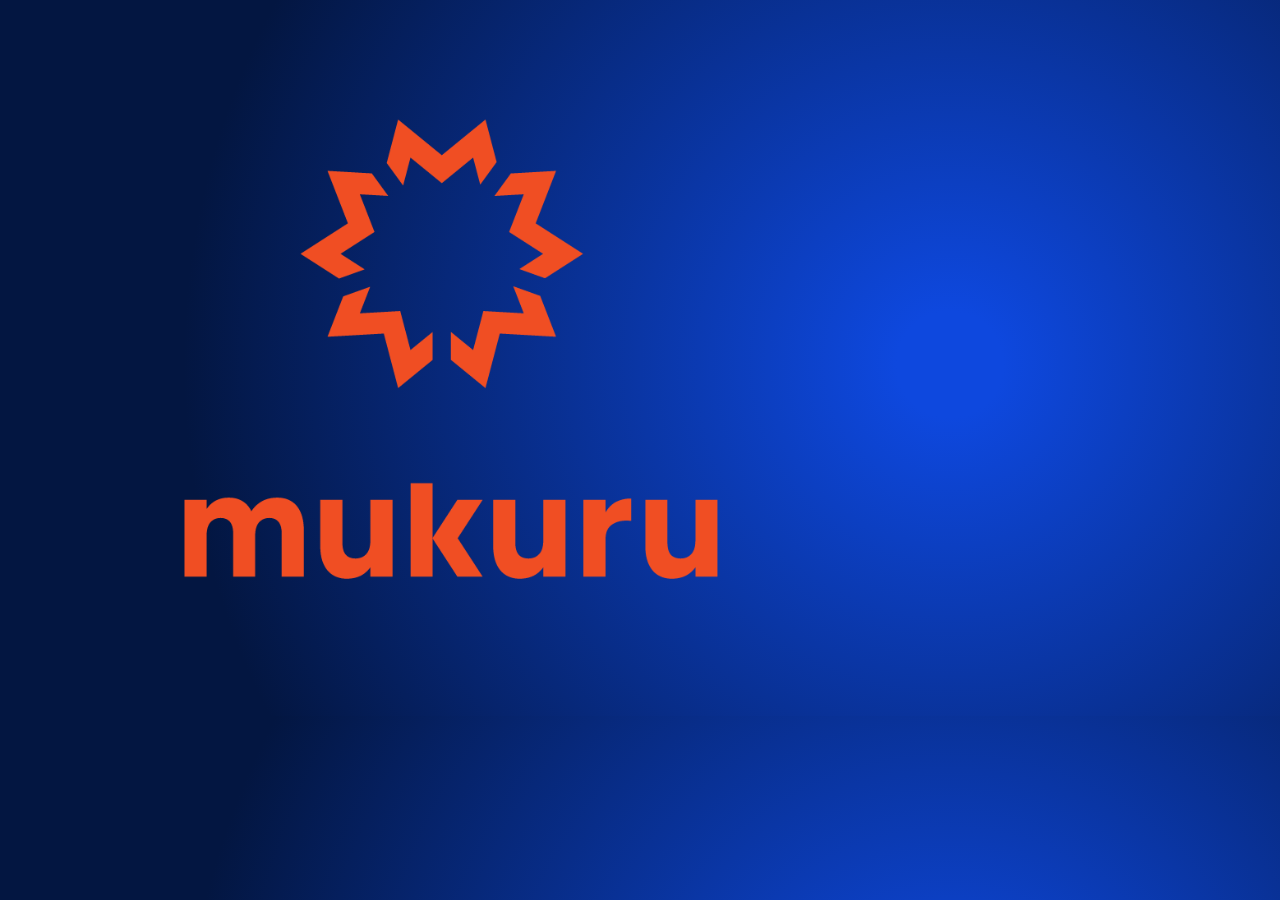
==== index.html @ 27e12ced "blinking" ====
<!DOCTYPE html>
<html lang="en">
<head>
    <meta charset="UTF-8">
    <meta name="viewport" content="width=device-width, initial-scale=1.0">
    <title>SheHacks Hackathon</title>
    <link rel="stylesheet" href="style.css">
</head>
<body>
    <img src="mukuru.png" alt='blinking!' id='blinking_image'>
    
</body>
</html>
---- style.css ----
body {
    /* background: linear-gradient(112.6deg, rgb(56, 24, 40) -10.7%, rgb(23, 148, 185) 100.2%);; */
    /* background: linear-gradient(171.8deg, rgb(5, 111, 146) 13.5%, rgb(6, 57, 84) 78.6%); */
    /* background: linear-gradient(to top, #1e3c72 0%, #1e3c72 1%, #2a5298 100%); */
    background: radial-gradient(circle at 74.2% 50.9%, rgb(14, 72, 222) 5.2%, rgb(3, 22, 65) 75.3%);
    /* background: linear-gradient(181deg, rgb(2, 0, 97) 15%, rgb(97, 149, 219) 158.5%); */
}
/* Add this CSS to your existing style.css file */

@keyframes flash {

    0%,
    100% {
        opacity: 1;
    }

    50% {
        opacity: 0;
    }
}

#blinking_image {
    animation: flash 1s infinite;
}
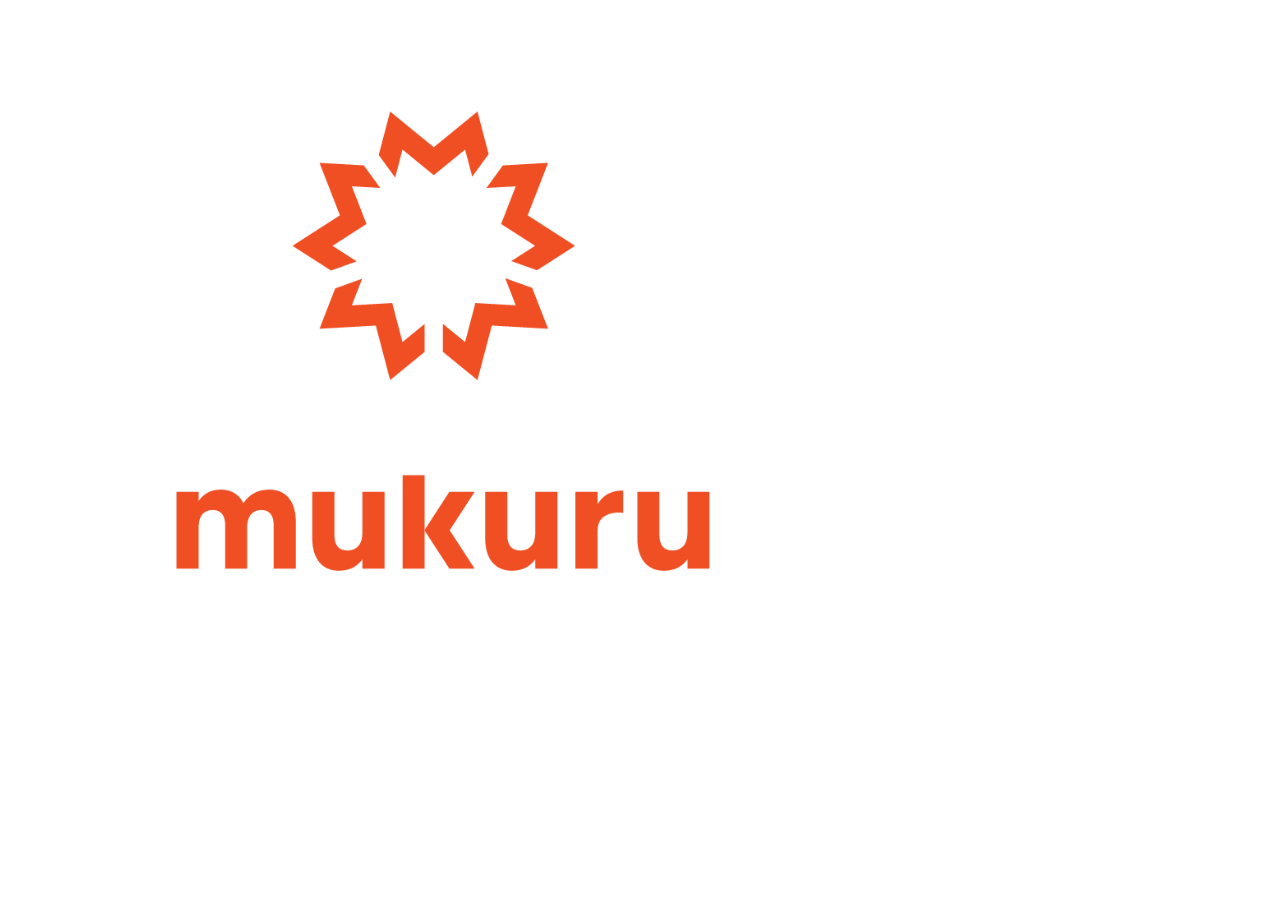
==== commit be93d217: "Add files via upload" ====
--- a/index.html
+++ b/index.html
@@ -7,7 +7,10 @@
     <link rel="stylesheet" href="style.css">
 </head>
 <body>
+    <video autoplay muted loop id="background_video">
+        <source src="istockphoto-1479538228-640_adpp_is.mp4" type="video/mp4">
+        Your browser does not support the video tag.
+    </video>
     <img src="mukuru.png" alt='blinking!' id='blinking_image'>
-    
 </body>
-</html>+</html>
--- a/style.css
+++ b/style.css
@@ -1,24 +1,35 @@
-body {
-    /* background: linear-gradient(112.6deg, rgb(56, 24, 40) -10.7%, rgb(23, 148, 185) 100.2%);; */
-    /* background: linear-gradient(171.8deg, rgb(5, 111, 146) 13.5%, rgb(6, 57, 84) 78.6%); */
-    /* background: linear-gradient(to top, #1e3c72 0%, #1e3c72 1%, #2a5298 100%); */
-    background: radial-gradient(circle at 74.2% 50.9%, rgb(14, 72, 222) 5.2%, rgb(3, 22, 65) 75.3%);
-    /* background: linear-gradient(181deg, rgb(2, 0, 97) 15%, rgb(97, 149, 219) 158.5%); */
+body, html {
+    margin: 0;
+    padding: 0;
+    height: 100%;
+    overflow: hidden;
 }
-/* Add this CSS to your existing style.css file */
+
+#background_video {
+    position: fixed;
+    top: 50%;
+    left: 50%;
+    min-width: 100%;
+    min-height: 100%;
+    width: auto;
+    height: auto;
+    z-index: -1;
+    transform: translate(-50%, -50%);
+    background: no-repeat;
+    background-size: cover;
+}
+
+#blinking_image {
+    animation: flash 1s infinite;
+    position: relative;
+    z-index: 1; /* Ensure it's on top of the video */
+}
 
 @keyframes flash {
-
-    0%,
-    100% {
+    0%, 100% {
         opacity: 1;
     }
-
     50% {
         opacity: 0;
     }
 }
-
-#blinking_image {
-    animation: flash 1s infinite;
-}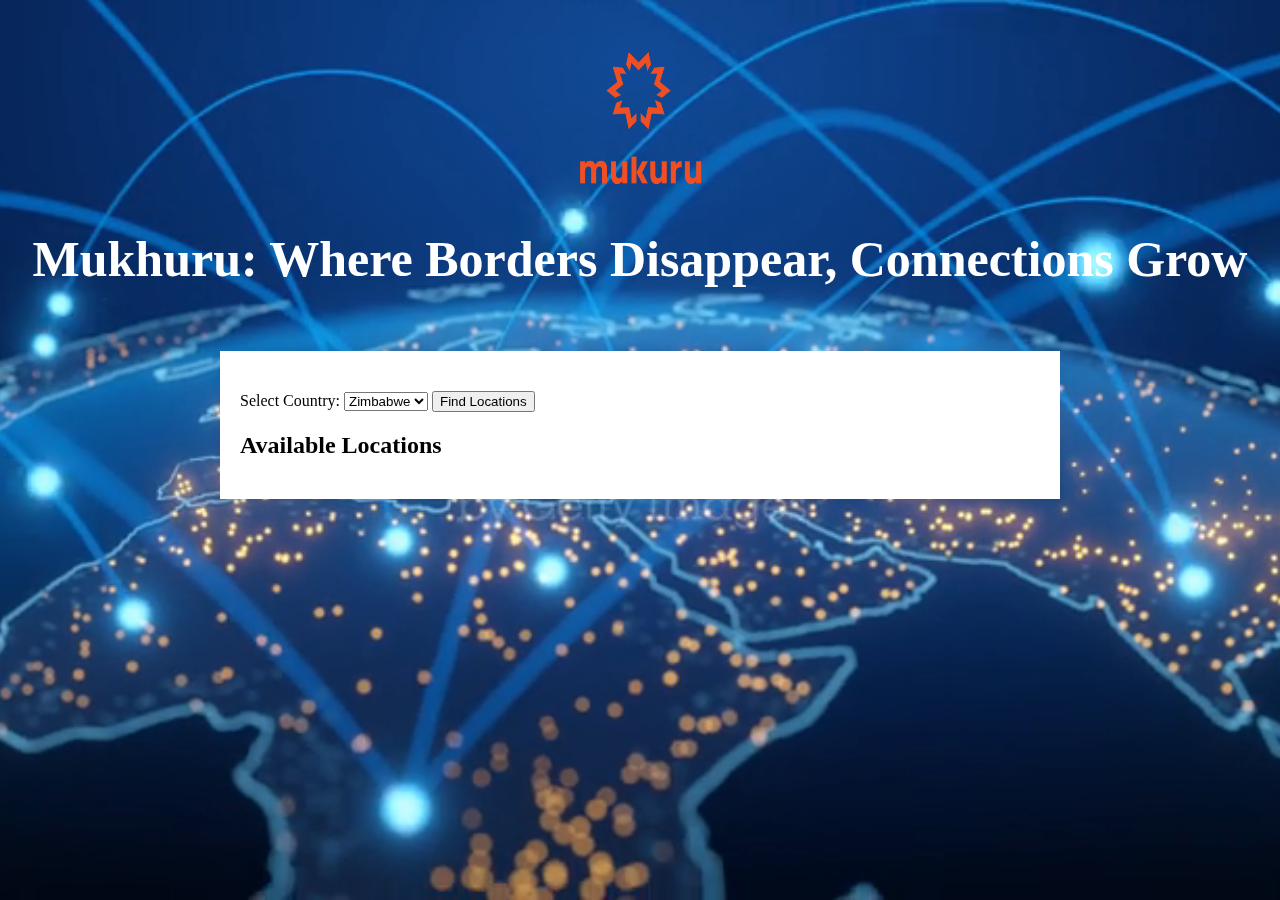
==== commit 0c444535: "Add files via upload" ====
--- a/index.html
+++ b/index.html
@@ -12,5 +12,23 @@
         Your browser does not support the video tag.
     </video>
     <img src="mukuru.png" alt='blinking!' id='blinking_image'>
+    <h1>Mukhuru: Where Borders Disappear, Connections Grow</h1>
+    <div id="app">
+    
+            <section id="search">
+                <label for="country">Select Country:</label>
+                <select id="country">
+                    <option value="ZW">Zimbabwe</option>
+                    <option value="MW">Malawi</option>
+                    <option value="ZM">Zambia</option>
+                </select>
+                <button id="searchButton">Find Locations</button>
+            </section>
+            <section id="results">
+                <h2>Available Locations</h2>
+                <ul id="locationList"></ul>
+            </section>
+        
+    </div>
 </body>
 </html>
--- a/style.css
+++ b/style.css
@@ -19,17 +19,68 @@
     background-size: cover;
 }
 
+
+
 #blinking_image {
-    animation: flash 1s infinite;
+    /* animation: flash 1s 1; Runs the animation for 1 second, only once */
     position: relative;
-    z-index: 1; /* Ensure it's on top of the video */
+    z-index: 1; 
+    margin-top: 20px; 
+    width: 200px; 
+    height: 200px; 
+    left: 50%;
+    transform: translateX(-50%); 
 }
 
-@keyframes flash {
+/* @keyframes flash {
     0%, 100% {
         opacity: 1;
     }
     50% {
         opacity: 0;
     }
+} */
+
+h1 {
+    color: white;
+    text-align: center;
+    position: relative;
+    z-index: 1;
+    font-size: 50px;
+    /* top: 50%; */
+    transform: translateY(-50%);
+    margin-top: 35px;
+
 }
+
+#app {
+    max-width: 800px;
+    margin: auto;
+    padding: 20px;
+    background: #fff;
+    box-shadow: 0px 0px 10px rgba(0,0,0,0.1);
+}
+
+header {
+    text-align: center;
+    padding: 10px 0;
+}
+
+#search {
+    margin: 20px 0;
+}
+
+#results {
+    margin: 20px 0;
+}
+
+#locationList {
+    list-style-type: none;
+    padding: 0;
+}
+
+#locationList li {
+    padding: 10px;
+    background: #eee;
+    margin-bottom: 10px;
+}
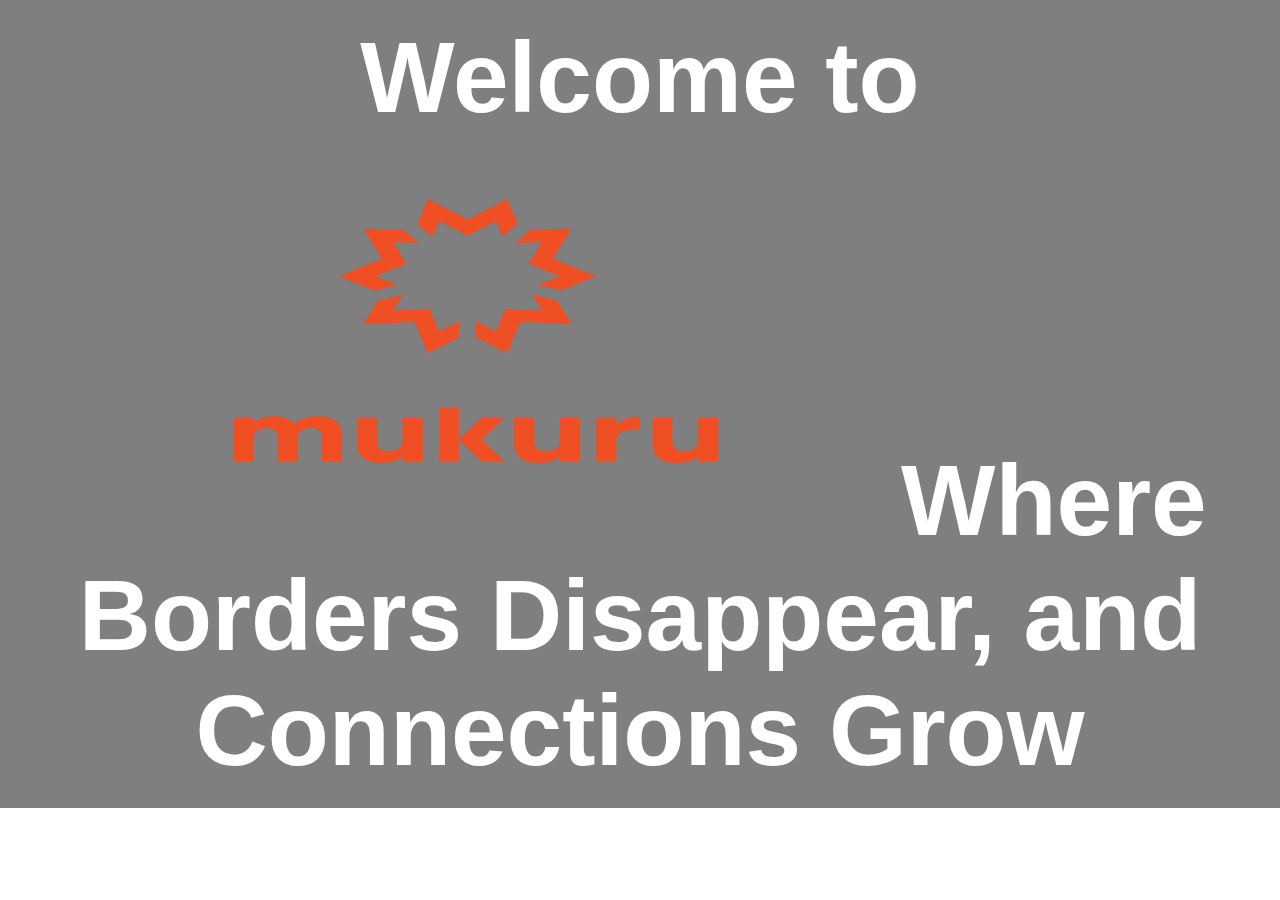
==== commit 30ca1c6b: "edited login page" ====
--- a/index.html
+++ b/index.html
@@ -1,4 +1,31 @@
 <!DOCTYPE html>
+<html lang="en">
+
+<head>
+    <meta charset="UTF-8">
+    <meta name="viewport" content="width=device-width, initial-scale=1.0">
+    <title>Mukuru Login page</title>
+    <link rel="stylesheet" href="style.css">
+</head>
+
+<body>
+    <!-- Video Background -->
+    <video autoplay muted loop id="video2">
+        <source src="video2.mp4" type="video/mp4">
+    </video>
+
+    <div class="content">
+        <h1>Welcome to <img src="mukuru.png" alt='blinking!' id='blinking_image'>
+            Where Borders Disappear, and Connections Grow</h1>
+            <!-- Our Financial Services</h1> -->
+
+    </div>
+
+</body>
+
+</html>
+
+<!-- <!DOCTYPE html>
 <html lang="en">
 <head>
     <meta charset="UTF-8">
@@ -31,4 +58,4 @@
         
     </div>
 </body>
-</html>
+</html> -->
--- a/style.css
+++ b/style.css
@@ -1,4 +1,134 @@
-body, html {
+/* Reset some basic styles */
+* {
+    margin: 0;
+    padding: 0;
+    box-sizing: border-box;
+    font-family: Arial, sans-serif;
+}
+
+/* Body styling */
+body,
+html {
+    height: 100%;
+    overflow: hidden;
+}
+
+/* Video styling */
+#video2 {
+    position: absolute;
+    top: 50%;
+    left: 50%;
+    min-width: 100%;
+    min-height: 100%;
+    width: auto;
+    height: auto;
+    z-index: -1;
+    transform: translate(-50%, -50%);
+}
+
+@keyframes flash {
+
+    0%,
+    100% {
+        opacity: 1;
+    }
+
+    50% {
+        opacity: 0;
+    }
+}
+
+#blinking_image {
+    animation: flash 1s infinite;
+    width: 800px;
+    height: 400px;
+}
+
+/* Content styling */
+.content {
+    position: relative;
+    z-index: 1;
+    color: white;
+    height: 100%;
+    display: flex;
+    flex-direction: column;
+    justify-content: center;
+    align-items: center;
+    text-align: center;
+    padding: 20px;
+}
+
+/* Adjust h1 to be at the top of the page and centered horizontally */
+h1 {
+    font-size: 100px;
+    width: 100%;
+    text-align: center;
+    position: absolute;
+    top: 0;
+    padding: 20px 0;
+    background-color: rgba(0, 0, 0, 0.5);
+    /* Optional: Add a semi-transparent background */
+}
+
+/* Paragraph styling */
+p {
+    font-size: 24px;
+}
+
+.form-container {
+    display: flex;
+    gap: 20px;
+    flex-direction: column;
+    align-items: center;
+}
+
+/* Form wrapper styling */
+.form-wrapper {
+    background: white;
+    /* Semi-transparent background */
+    border-radius: 8px;
+    padding: 20px;
+    width: 300px;
+    box-shadow: white;
+}
+
+h2 {
+    margin-bottom: 20px;
+}
+
+label {
+    display: block;
+    margin-bottom: 5px;
+}
+
+input[type="text"],
+input[type="email"],
+input[type="password"] {
+    width: 100%;
+    padding: 10px;
+    margin-bottom: 15px;
+    border: none;
+    border-radius: 4px;
+}
+
+button {
+    width: 100%;
+    padding: 10px;
+    border: none;
+    border-radius: 4px;
+    background: #007bff;
+    color: white;
+    font-size: 16px;
+    cursor: pointer;
+}
+
+button:hover {
+    background: #0056b3;
+}
+
+
+
+/* body, html {
     margin: 0;
     padding: 0;
     height: 100%;
@@ -23,14 +153,14 @@
 
 #blinking_image {
     /* animation: flash 1s 1; Runs the animation for 1 second, only once */
-    position: relative;
+    /* position: relative;
     z-index: 1; 
     margin-top: 20px; 
     width: 200px; 
     height: 200px; 
     left: 50%;
-    transform: translateX(-50%); 
-}
+    transform: translateX(-50%);  */
+/* } */ */
 
 /* @keyframes flash {
     0%, 100% {
@@ -41,14 +171,14 @@
     }
 } */
 
-h1 {
+/* h1 {
     color: white;
     text-align: center;
     position: relative;
     z-index: 1;
     font-size: 50px;
     /* top: 50%; */
-    transform: translateY(-50%);
+    /* transform: translateY(-50%);
     margin-top: 35px;
 
 }
@@ -59,28 +189,27 @@
     padding: 20px;
     background: #fff;
     box-shadow: 0px 0px 10px rgba(0,0,0,0.1);
-}
-
-header {
+} */
+
+/* header {
     text-align: center;
     padding: 10px 0;
-}
-
+} */
+/* 
 #search {
     margin: 20px 0;
-}
-
-#results {
+} */
+
+/* #results {
     margin: 20px 0;
-}
-
-#locationList {
+} */ */
+
+/* /* #locationList {
     list-style-type: none;
     padding: 0;
-}
-
-#locationList li {
+} */
+
+/* #locationList li {
     padding: 10px;
     background: #eee;
-    margin-bottom: 10px;
-}
+    margin-bottom: 10px;} */--- a/style.css
+++ b/style.css
@@ -1,4 +1,134 @@
-body, html {
+/* Reset some basic styles */
+* {
+    margin: 0;
+    padding: 0;
+    box-sizing: border-box;
+    font-family: Arial, sans-serif;
+}
+
+/* Body styling */
+body,
+html {
+    height: 100%;
+    overflow: hidden;
+}
+
+/* Video styling */
+#video2 {
+    position: absolute;
+    top: 50%;
+    left: 50%;
+    min-width: 100%;
+    min-height: 100%;
+    width: auto;
+    height: auto;
+    z-index: -1;
+    transform: translate(-50%, -50%);
+}
+
+@keyframes flash {
+
+    0%,
+    100% {
+        opacity: 1;
+    }
+
+    50% {
+        opacity: 0;
+    }
+}
+
+#blinking_image {
+    animation: flash 1s infinite;
+    width: 800px;
+    height: 400px;
+}
+
+/* Content styling */
+.content {
+    position: relative;
+    z-index: 1;
+    color: white;
+    height: 100%;
+    display: flex;
+    flex-direction: column;
+    justify-content: center;
+    align-items: center;
+    text-align: center;
+    padding: 20px;
+}
+
+/* Adjust h1 to be at the top of the page and centered horizontally */
+h1 {
+    font-size: 100px;
+    width: 100%;
+    text-align: center;
+    position: absolute;
+    top: 0;
+    padding: 20px 0;
+    background-color: rgba(0, 0, 0, 0.5);
+    /* Optional: Add a semi-transparent background */
+}
+
+/* Paragraph styling */
+p {
+    font-size: 24px;
+}
+
+.form-container {
+    display: flex;
+    gap: 20px;
+    flex-direction: column;
+    align-items: center;
+}
+
+/* Form wrapper styling */
+.form-wrapper {
+    background: white;
+    /* Semi-transparent background */
+    border-radius: 8px;
+    padding: 20px;
+    width: 300px;
+    box-shadow: white;
+}
+
+h2 {
+    margin-bottom: 20px;
+}
+
+label {
+    display: block;
+    margin-bottom: 5px;
+}
+
+input[type="text"],
+input[type="email"],
+input[type="password"] {
+    width: 100%;
+    padding: 10px;
+    margin-bottom: 15px;
+    border: none;
+    border-radius: 4px;
+}
+
+button {
+    width: 100%;
+    padding: 10px;
+    border: none;
+    border-radius: 4px;
+    background: #007bff;
+    color: white;
+    font-size: 16px;
+    cursor: pointer;
+}
+
+button:hover {
+    background: #0056b3;
+}
+
+
+
+/* body, html {
     margin: 0;
     padding: 0;
     height: 100%;
@@ -23,14 +153,14 @@
 
 #blinking_image {
     /* animation: flash 1s 1; Runs the animation for 1 second, only once */
-    position: relative;
+    /* position: relative;
     z-index: 1; 
     margin-top: 20px; 
     width: 200px; 
     height: 200px; 
     left: 50%;
-    transform: translateX(-50%); 
-}
+    transform: translateX(-50%);  */
+/* } */ */
 
 /* @keyframes flash {
     0%, 100% {
@@ -41,14 +171,14 @@
     }
 } */
 
-h1 {
+/* h1 {
     color: white;
     text-align: center;
     position: relative;
     z-index: 1;
     font-size: 50px;
     /* top: 50%; */
-    transform: translateY(-50%);
+    /* transform: translateY(-50%);
     margin-top: 35px;
 
 }
@@ -59,28 +189,27 @@
     padding: 20px;
     background: #fff;
     box-shadow: 0px 0px 10px rgba(0,0,0,0.1);
-}
-
-header {
+} */
+
+/* header {
     text-align: center;
     padding: 10px 0;
-}
-
+} */
+/* 
 #search {
     margin: 20px 0;
-}
-
-#results {
+} */
+
+/* #results {
     margin: 20px 0;
-}
-
-#locationList {
+} */ */
+
+/* /* #locationList {
     list-style-type: none;
     padding: 0;
-}
-
-#locationList li {
+} */
+
+/* #locationList li {
     padding: 10px;
     background: #eee;
-    margin-bottom: 10px;
-}
+    margin-bottom: 10px;} */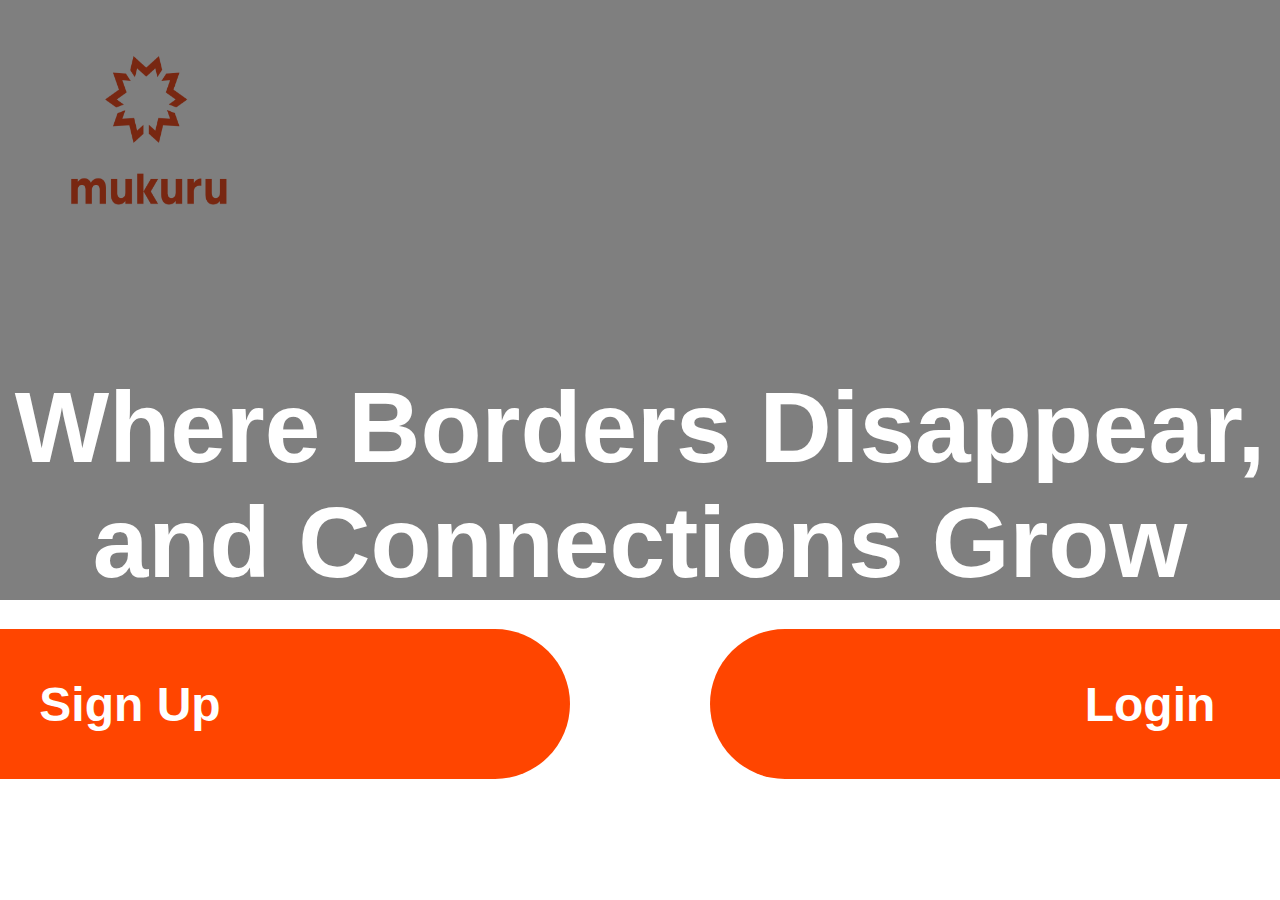
==== commit dbc58d18: "login page" ====
--- a/index.html
+++ b/index.html
@@ -9,53 +9,20 @@
 </head>
 
 <body>
-    <!-- Video Background -->
     <video autoplay muted loop id="video2">
         <source src="video2.mp4" type="video/mp4">
     </video>
 
     <div class="content">
-        <h1>Welcome to <img src="mukuru.png" alt='blinking!' id='blinking_image'>
-            Where Borders Disappear, and Connections Grow</h1>
-            <!-- Our Financial Services</h1> -->
+        <img src="mukuru.png" alt='blinking!' id='blinking_image'>
+            <h1>Where Borders Disappear, and Connections Grow</h1>
 
+    <div class="button-group">
+        <button class="button">Sign Up</button>
+        <button class="button reverse">Login</button>
+    </div>
     </div>
 
 </body>
 
 </html>
-
-<!-- <!DOCTYPE html>
-<html lang="en">
-<head>
-    <meta charset="UTF-8">
-    <meta name="viewport" content="width=device-width, initial-scale=1.0">
-    <title>SheHacks Hackathon</title>
-    <link rel="stylesheet" href="style.css">
-</head>
-<body>
-    <video autoplay muted loop id="background_video">
-        <source src="istockphoto-1479538228-640_adpp_is.mp4" type="video/mp4">
-        Your browser does not support the video tag.
-    </video>
-    <img src="mukuru.png" alt='blinking!' id='blinking_image'>
-    <h1>Mukhuru: Where Borders Disappear, Connections Grow</h1>
-    <div id="app">
-    
-            <section id="search">
-                <label for="country">Select Country:</label>
-                <select id="country">
-                    <option value="ZW">Zimbabwe</option>
-                    <option value="MW">Malawi</option>
-                    <option value="ZM">Zambia</option>
-                </select>
-                <button id="searchButton">Find Locations</button>
-            </section>
-            <section id="results">
-                <h2>Available Locations</h2>
-                <ul id="locationList"></ul>
-            </section>
-        
-    </div>
-</body>
-</html> -->
--- a/style.css
+++ b/style.css
@@ -1,4 +1,3 @@
-/* Reset some basic styles */
 * {
     margin: 0;
     padding: 0;
@@ -6,14 +5,12 @@
     font-family: Arial, sans-serif;
 }
 
-/* Body styling */
 body,
 html {
     height: 100%;
     overflow: hidden;
 }
 
-/* Video styling */
 #video2 {
     position: absolute;
     top: 50%;
@@ -25,6 +22,7 @@
     z-index: -1;
     transform: translate(-50%, -50%);
 }
+
 
 @keyframes flash {
 
@@ -40,11 +38,13 @@
 
 #blinking_image {
     animation: flash 1s infinite;
-    width: 800px;
-    height: 400px;
+    width: 20%;
+    height: 25%;
+    position: absolute;
+    top: 20px;
+    left: 20px;
 }
 
-/* Content styling */
 .content {
     position: relative;
     z-index: 1;
@@ -58,158 +58,57 @@
     padding: 20px;
 }
 
-/* Adjust h1 to be at the top of the page and centered horizontally */
 h1 {
     font-size: 100px;
     width: 100%;
     text-align: center;
     position: absolute;
     top: 0;
-    padding: 20px 0;
+    padding-top: 370px;
     background-color: rgba(0, 0, 0, 0.5);
-    /* Optional: Add a semi-transparent background */
 }
 
-/* Paragraph styling */
 p {
     font-size: 24px;
 }
 
-.form-container {
+.button-group {
     display: flex;
-    gap: 20px;
-    flex-direction: column;
-    align-items: center;
+    gap: 140px;
+    padding-top: 41%;
+   
 }
 
-/* Form wrapper styling */
-.form-wrapper {
-    background: white;
-    /* Semi-transparent background */
-    border-radius: 8px;
-    padding: 20px;
-    width: 300px;
-    box-shadow: white;
-}
-
-h2 {
-    margin-bottom: 20px;
-}
-
-label {
-    display: block;
-    margin-bottom: 5px;
-}
-
-input[type="text"],
-input[type="email"],
-input[type="password"] {
-    width: 100%;
-    padding: 10px;
-    margin-bottom: 15px;
+.button {
+    padding: 30px 60px;
     border: none;
-    border-radius: 4px;
-}
-
-button {
-    width: 100%;
-    padding: 10px;
-    border: none;
-    border-radius: 4px;
-    background: #007bff;
+    border-radius: 175px;
+    font-size: 48px;
+    font-weight: bold;
     color: white;
-    font-size: 16px;
+    background-color:#FF4500;
     cursor: pointer;
-}
-
-button:hover {
-    background: #0056b3;
+    transition: all 0.3s ease;
+    width: 880px;
+    height: 150px;
 }
 
 
 
-/* body, html {
-    margin: 0;
-    padding: 0;
-    height: 100%;
-    overflow: hidden;
+.button.fast {
+    background-color: #ffffff;
+    color: #FF4500;
+    border: 6px solid #FF4500;
 }
 
-#background_video {
-    position: fixed;
-    top: 50%;
-    left: 50%;
-    min-width: 100%;
-    min-height: 100%;
-    width: auto;
-    height: auto;
-    z-index: -1;
-    transform: translate(-50%, -50%);
-    background: no-repeat;
-    background-size: cover;
+.button:hover {
+    transform: translateY(-9px);
 }
 
-
-
-#blinking_image {
-    /* animation: flash 1s 1; Runs the animation for 1 second, only once */
-    /* position: relative;
-    z-index: 1; 
-    margin-top: 20px; 
-    width: 200px; 
-    height: 200px; 
-    left: 50%;
-    transform: translateX(-50%);  */
-/* } */ */
-
-/* @keyframes flash {
-    0%, 100% {
-        opacity: 1;
-    }
-    50% {
-        opacity: 0;
-    }
-} */
-
-/* h1 {
-    color: white;
-    text-align: center;
-    position: relative;
-    z-index: 1;
-    font-size: 50px;
-    /* top: 50%; */
-    /* transform: translateY(-50%);
-    margin-top: 35px;
-
+.button.reverse:hover {
+    background-color: #FF4500;
 }
 
-#app {
-    max-width: 800px;
-    margin: auto;
-    padding: 20px;
-    background: #fff;
-    box-shadow: 0px 0px 10px rgba(0,0,0,0.1);
-} */
-
-/* header {
-    text-align: center;
-    padding: 10px 0;
-} */
-/* 
-#search {
-    margin: 20px 0;
-} */
-
-/* #results {
-    margin: 20px 0;
-} */ */
-
-/* /* #locationList {
-    list-style-type: none;
-    padding: 0;
-} */
-
-/* #locationList li {
-    padding: 10px;
-    background: #eee;
-    margin-bottom: 10px;} */+.button.fast:hover {
+    background-color: #f0f0f0;
+}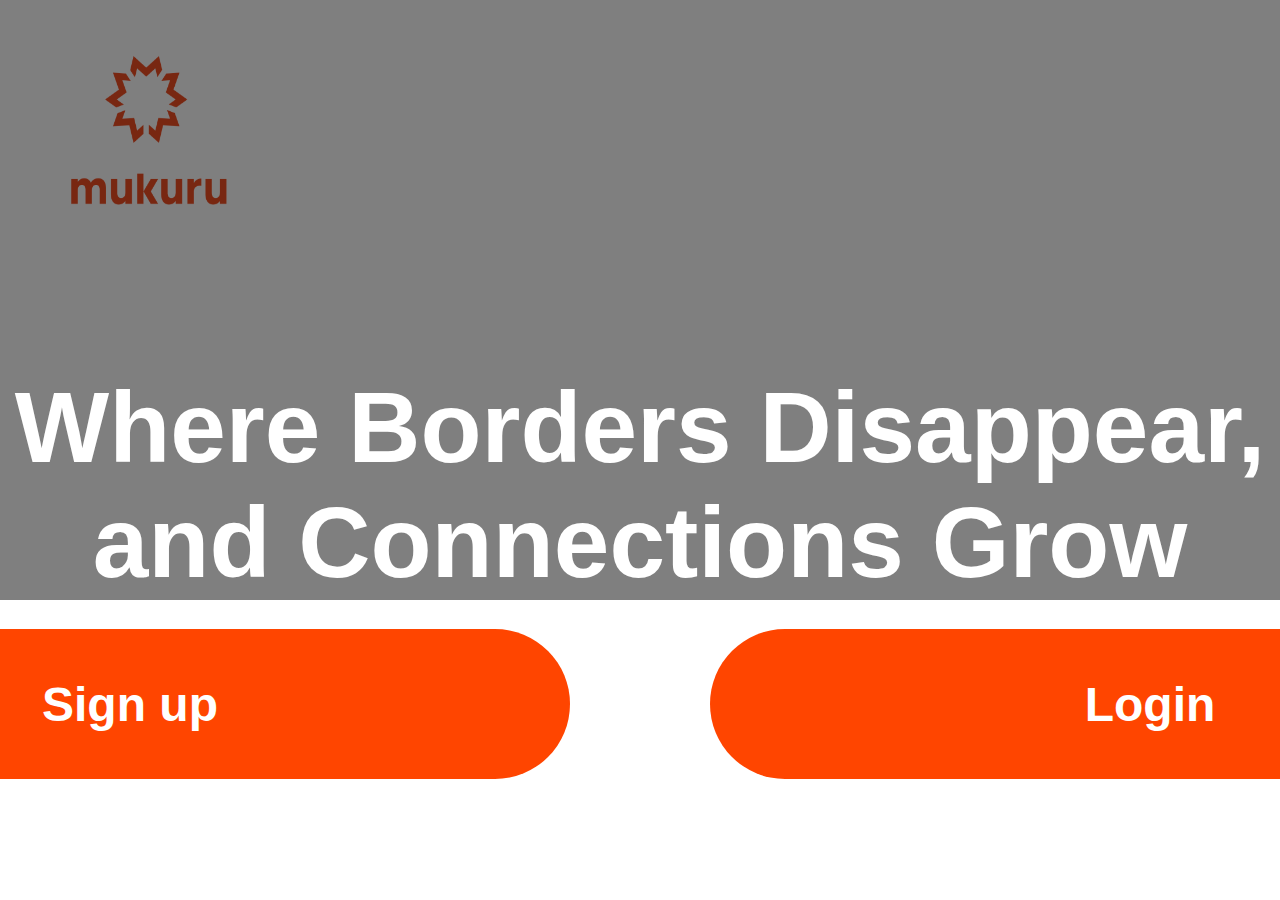
==== commit 8f0d50f3: "fixed the login and sign up pages" ====
--- a/index.html
+++ b/index.html
@@ -18,8 +18,9 @@
             <h1>Where Borders Disappear, and Connections Grow</h1>
 
     <div class="button-group">
-        <button class="button">Sign Up</button>
-        <button class="button reverse">Login</button>
+        <!-- <button class="button">Sign Up</button> -->
+        <button class="button " onclick="window.location.href='sign-up.html'">Sign up</button>
+        <button class="button reverse" onclick="window.location.href='login.html'">Login</button>
     </div>
     </div>
 
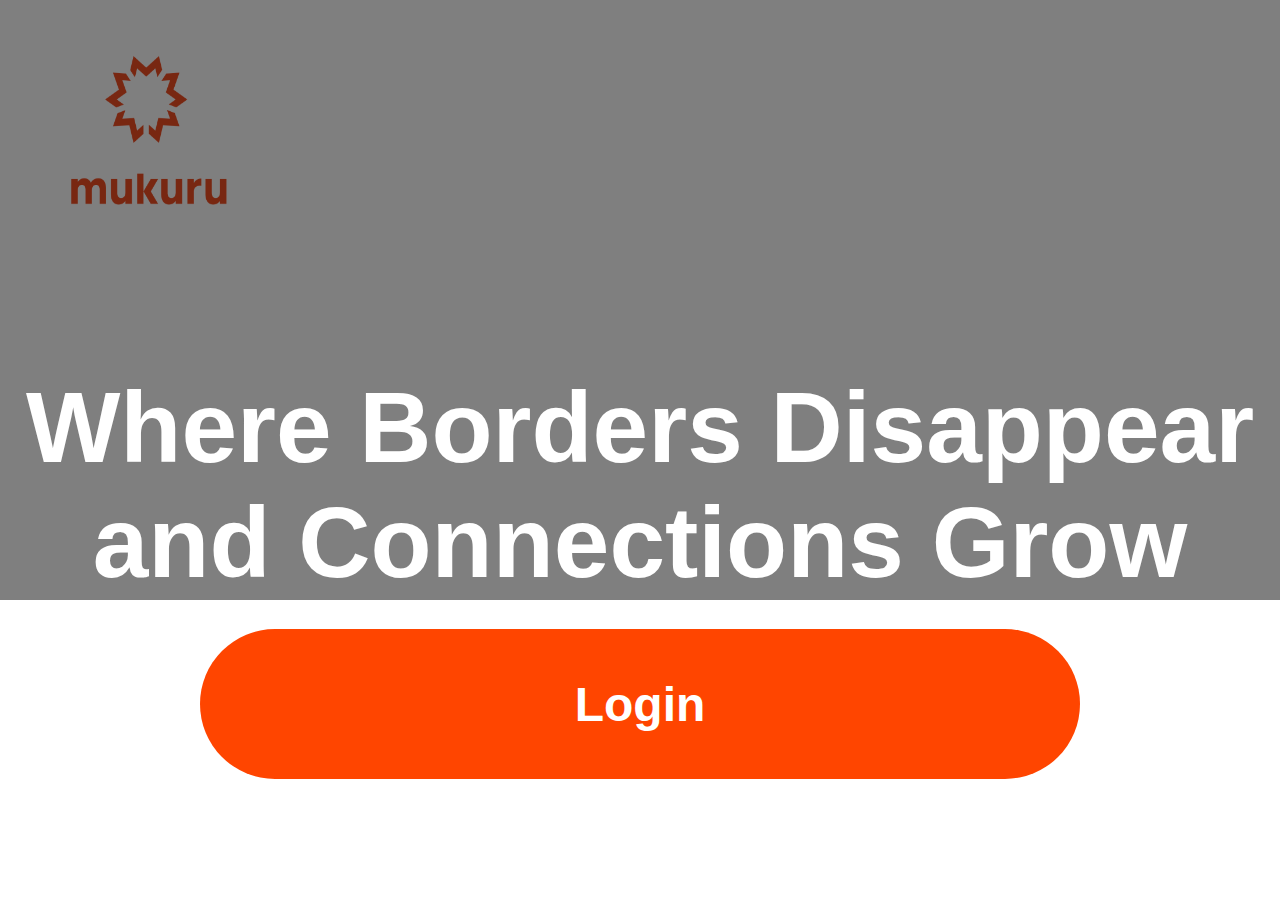
==== commit 42535f7d: "Add files via upload" ====
--- a/index.html
+++ b/index.html
@@ -3,7 +3,7 @@
 
 <head>
     <meta charset="UTF-8">
-    <meta name="viewport" content="width=device-width, initial-scale=1.0">
+    <meta name="viewport" content="width=device-width, initial-scale=1.0, maximum-scale=1.0, user-scalable=no">
     <title>Mukuru Login page</title>
     <link rel="stylesheet" href="style.css">
 </head>
@@ -15,11 +15,11 @@
 
     <div class="content">
         <img src="mukuru.png" alt='blinking!' id='blinking_image'>
-            <h1>Where Borders Disappear, and Connections Grow</h1>
+            <h1>Where Borders Disappear and Connections Grow</h1>
 
     <div class="button-group">
         <!-- <button class="button">Sign Up</button> -->
-        <button class="button " onclick="window.location.href='sign-up.html'">Sign up</button>
+        <!-- <button class="button " onclick="window.location.href='sign-up.html'">Sign up</button> -->
         <button class="button reverse" onclick="window.location.href='login.html'">Login</button>
     </div>
     </div>
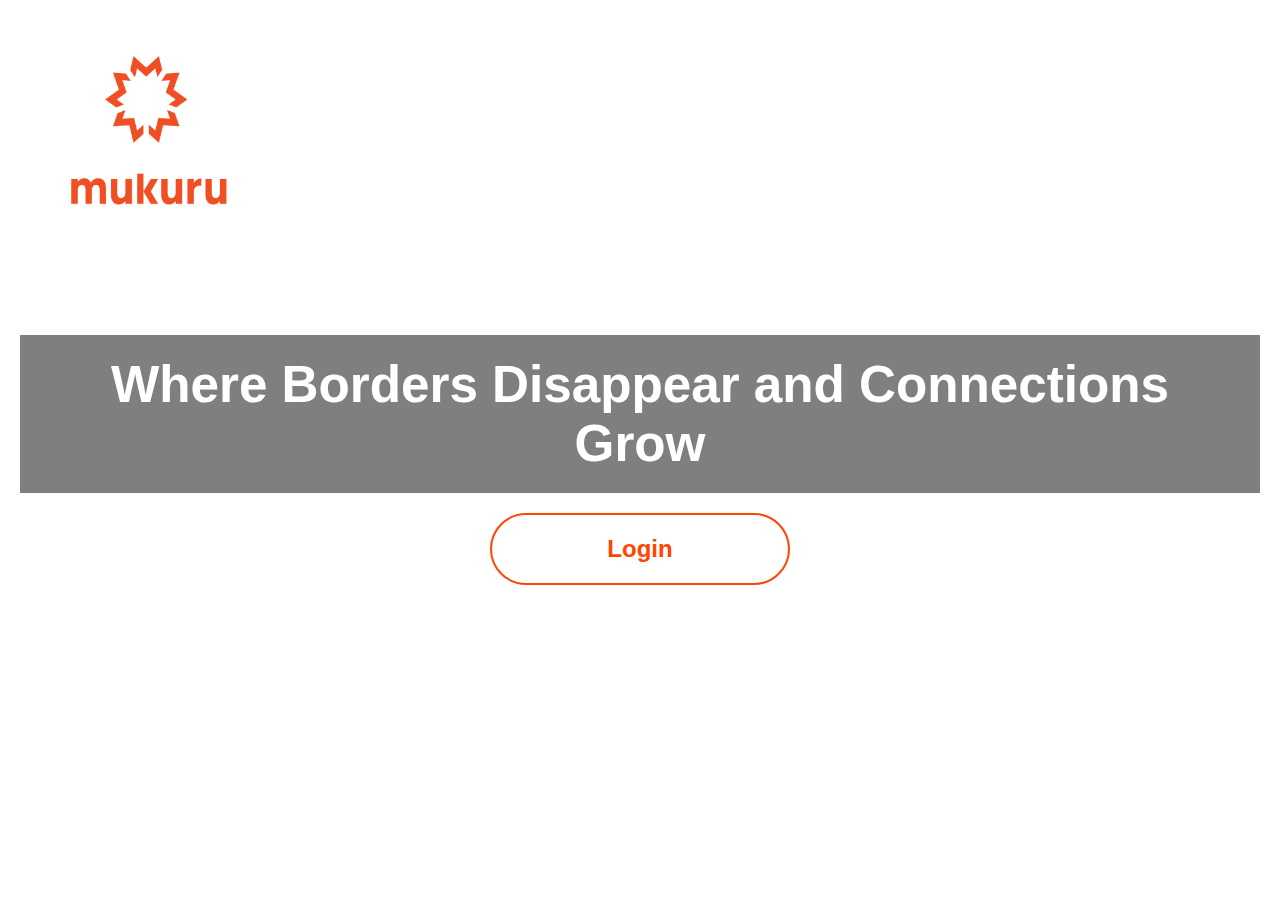
==== commit a4b10910: "Add files via upload" ====
--- a/index.html
+++ b/index.html
@@ -4,26 +4,30 @@
 <head>
     <meta charset="UTF-8">
     <meta name="viewport" content="width=device-width, initial-scale=1.0, maximum-scale=1.0, user-scalable=no">
-    <title>Mukuru Login page</title>
+    <title>Mukuru Login Page</title>
     <link rel="stylesheet" href="style.css">
 </head>
 
 <body>
-    <video autoplay muted loop id="video2">
-        <source src="video2.mp4" type="video/mp4">
-    </video>
+    <div class="video-container">
+        <video autoplay muted loop id="video2">
+            <source src="video2.mp4" type="video/mp4">
+        </video>
+    </div>
 
     <div class="content">
-        <img src="mukuru.png" alt='blinking!' id='blinking_image'>
+        <div class="logo-container">
+            <img src="mukuru.png" alt="blinking!" id="blinking_image">
+        </div>
+        <div class="text-container">
             <h1>Where Borders Disappear and Connections Grow</h1>
+        </div>
 
-    <div class="button-group">
-        <!-- <button class="button">Sign Up</button> -->
-        <!-- <button class="button " onclick="window.location.href='sign-up.html'">Sign up</button> -->
-        <button class="button reverse" onclick="window.location.href='login.html'">Login</button>
+        <div class="button-group">
+            <!-- <button class="button" onclick="window.location.href='sign-up.html'">Sign Up</button> -->
+            <button class="button reverse" onclick="window.location.href='login.html'">Login</button>
+        </div>
     </div>
-    </div>
-
 </body>
 
 </html>
--- a/style.css
+++ b/style.css
@@ -11,6 +11,16 @@
     overflow: hidden;
 }
 
+.video-container {
+    position: absolute;
+    top: 0;
+    left: 0;
+    width: 100%;
+    height: 100%;
+    overflow: hidden;
+    z-index: -1;
+}
+
 #video2 {
     position: absolute;
     top: 50%;
@@ -19,30 +29,30 @@
     min-height: 100%;
     width: auto;
     height: auto;
-    z-index: -1;
     transform: translate(-50%, -50%);
 }
 
-
 @keyframes flash {
-
-    0%,
-    100% {
+    0%, 100% {
         opacity: 1;
     }
-
     50% {
         opacity: 0;
     }
 }
 
-#blinking_image {
-    animation: flash 1s infinite;
-    width: 20%;
-    height: 25%;
+.logo-container {
     position: absolute;
     top: 20px;
     left: 20px;
+    width: 20%;
+    height: 25%;
+}
+
+#blinking_image {
+   
+    width: 100%;
+    height: 100%;
 }
 
 .content {
@@ -58,57 +68,51 @@
     padding: 20px;
 }
 
-h1 {
-    font-size: 100px;
+.text-container {
     width: 100%;
-    text-align: center;
-    position: absolute;
-    top: 0;
-    padding-top: 370px;
-    background-color: rgba(0, 0, 0, 0.5);
 }
 
-p {
-    font-size: 24px;
+h1 {
+    font-size: 4vw;
+    background-color: rgba(0, 0, 0, 0.5);
+    margin-top: 20px;
+    padding: 20px;
 }
 
 .button-group {
     display: flex;
-    gap: 140px;
-    padding-top: 41%;
-   
+    gap: 20px;
+    flex-wrap: wrap;
+    justify-content: center;
+    padding-top: 20px;
+    width: 100%;
 }
 
 .button {
-    padding: 30px 60px;
+    padding: 20px 40px;
     border: none;
-    border-radius: 175px;
-    font-size: 48px;
+    border-radius: 50px;
+    font-size: 24px;
     font-weight: bold;
     color: white;
-    background-color:#FF4500;
+    background-color: #FF4500;
     cursor: pointer;
     transition: all 0.3s ease;
-    width: 880px;
-    height: 150px;
+    width: 80%;
+    max-width: 300px;
 }
 
-
-
-.button.fast {
+.button.reverse {
     background-color: #ffffff;
     color: #FF4500;
-    border: 6px solid #FF4500;
+    border: 2px solid #FF4500;
 }
 
 .button:hover {
-    transform: translateY(-9px);
+    transform: translateY(-5px);
 }
 
 .button.reverse:hover {
     background-color: #FF4500;
+    color: white;
 }
-
-.button.fast:hover {
-    background-color: #f0f0f0;
-}